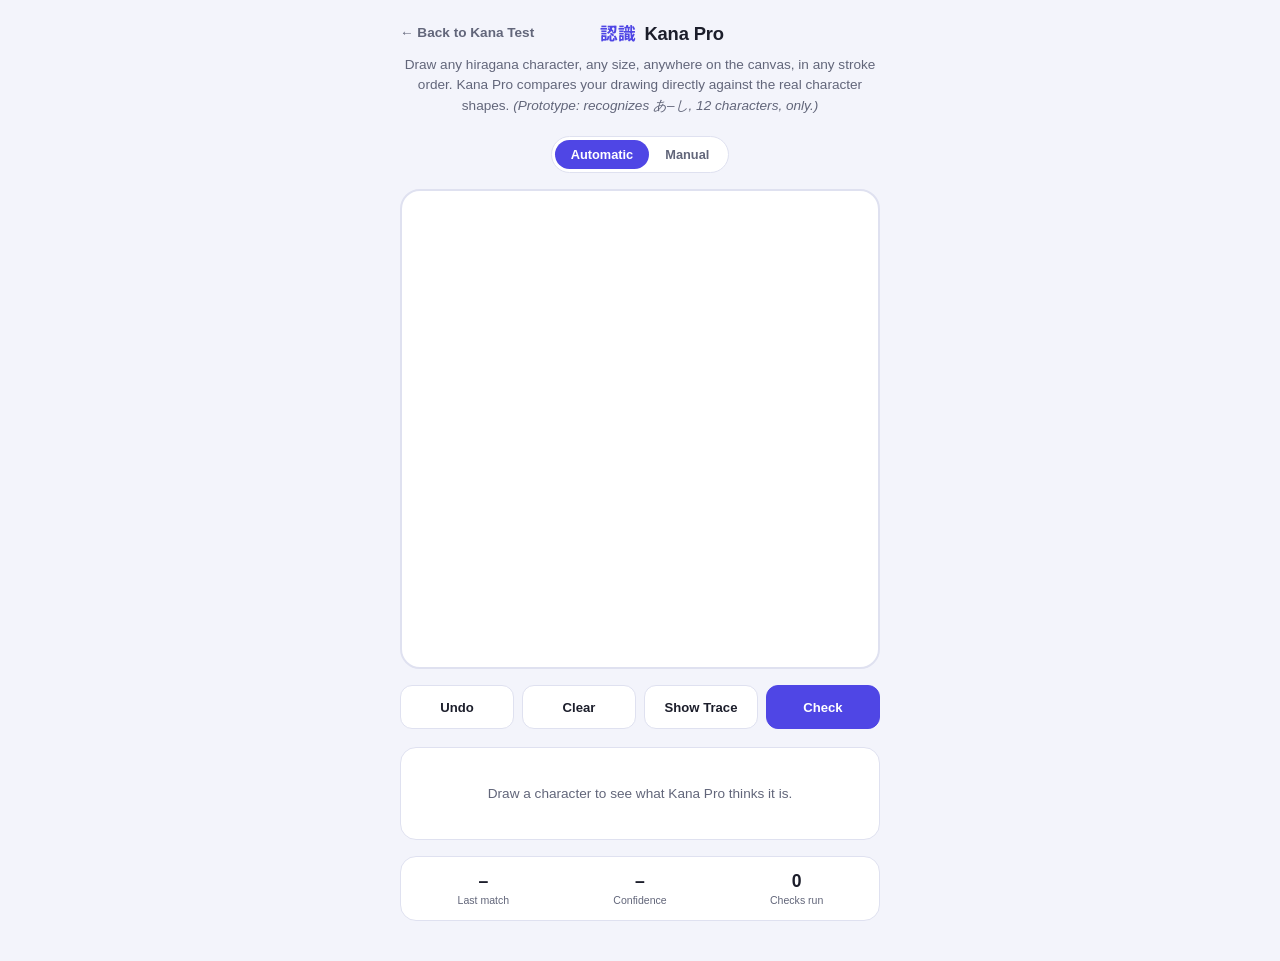
==== kana-pro.html @ 4cfa8b80 "Kana proto" ====
<!DOCTYPE html>
<html lang="en">
<head>
<meta charset="UTF-8">
<meta name="viewport" content="width=device-width, initial-scale=1.0, maximum-scale=1.0, user-scalable=no">
<title>Kana Pro — Free Draw Recognition</title>
<link rel="preconnect" href="https://fonts.googleapis.com">
<link rel="preconnect" href="https://fonts.gstatic.com" crossorigin>
<link href="https://fonts.googleapis.com/css2?family=Noto+Sans+JP:wght@400;700&display=swap" rel="stylesheet">
<style>
  :root {
    --bg: #f3f4fb;
    --panel: #ffffff;
    --text: #1c1e2b;
    --text-secondary: #62667a;
    --accent: #4f46e5;
    --accent-hover: #4338ca;
    --border: #dfe1f0;
    --success: #16a34a;
  }
  * { box-sizing: border-box; margin: 0; padding: 0; }
  body {
    background: var(--bg);
    color: var(--text);
    font-family: -apple-system, BlinkMacSystemFont, 'Segoe UI', Roboto, Arial, sans-serif;
    min-height: 100vh;
    padding: 20px 16px 40px;
  }
  .jp { font-family: 'Noto Sans JP', 'Hiragino Sans', 'Yu Gothic', sans-serif; }
  .app { max-width: 480px; margin: 0 auto; }

  .top-bar {
    display: flex;
    align-items: center;
    justify-content: space-between;
    margin-bottom: 6px;
  }
  .back-link {
    color: var(--text-secondary);
    text-decoration: none;
    font-size: 0.85rem;
    font-weight: 600;
  }
  .back-link:hover { color: var(--accent); }
  .top-bar-title { display: flex; align-items: baseline; gap: 8px; }
  .title-mark { color: var(--accent); font-size: 1.1rem; font-weight: 700; }
  .top-bar h1 { font-size: 1.15rem; font-weight: 700; letter-spacing: -0.01em; }
  .top-bar-spacer { width: 90px; }

  .subtitle {
    color: var(--text-secondary);
    font-size: 0.85rem;
    line-height: 1.5;
    text-align: center;
    margin: 10px 0 20px;
  }

  .mode-row {
    display: flex;
    align-items: center;
    justify-content: center;
    gap: 10px;
    margin-bottom: 16px;
  }
  .mode-switch {
    display: flex;
    background: var(--panel);
    border: 1px solid var(--border);
    border-radius: 999px;
    padding: 3px;
  }
  .mode-btn {
    border: none;
    background: transparent;
    padding: 7px 16px;
    border-radius: 999px;
    font-size: 0.8rem;
    font-weight: 600;
    color: var(--text-secondary);
    cursor: pointer;
  }
  .mode-btn.active { background: var(--accent); color: #fff; }

  .canvas-section { margin-bottom: 16px; }
  .canvas-wrapper {
    position: relative;
    width: 100%;
    aspect-ratio: 1 / 1;
    background: var(--panel);
    border: 2px solid var(--border);
    border-radius: 20px;
    overflow: hidden;
    touch-action: none;
  }
  #inkCanvas, #traceOverlay {
    position: absolute;
    top: 0; left: 0;
    width: 100%; height: 100%;
  }
  #inkCanvas { z-index: 2; }
  #traceOverlay { z-index: 3; pointer-events: none; opacity: 0; transition: opacity 0.2s ease; }
  #traceOverlay.show { opacity: 1; }

  .controls-row {
    display: flex;
    gap: 8px;
    margin-bottom: 18px;
  }
  .ctrl-btn {
    flex: 1;
    height: 44px;
    border: 1px solid var(--border);
    background: var(--panel);
    color: var(--text);
    border-radius: 12px;
    font-size: 0.82rem;
    font-weight: 600;
    cursor: pointer;
  }
  .ctrl-btn:hover { border-color: var(--accent); }
  .ctrl-btn.primary { background: var(--accent); border-color: var(--accent); color: #fff; }
  .ctrl-btn.primary:hover { background: var(--accent-hover); }
  .ctrl-btn.toggled { background: var(--accent); border-color: var(--accent); color: #fff; }
  .ctrl-btn:active { transform: scale(0.97); }

  .result-panel {
    background: var(--panel);
    border: 1px solid var(--border);
    border-radius: 16px;
    padding: 18px;
    margin-bottom: 16px;
    text-align: center;
    min-height: 92px;
  }
  .result-headline {
    font-size: 1.3rem;
    font-weight: 700;
  }
  .result-headline .char { color: var(--accent); font-size: 1.7rem; }
  .result-sub { color: var(--text-secondary); font-size: 0.82rem; margin-top: 4px; }
  .alt-list {
    display: flex;
    justify-content: center;
    gap: 14px;
    margin-top: 12px;
    flex-wrap: wrap;
  }
  .alt-item {
    display: flex;
    flex-direction: column;
    align-items: center;
    font-size: 0.75rem;
    color: var(--text-secondary);
  }
  .alt-item .alt-char { font-size: 1.1rem; color: var(--text); }
  .result-placeholder { color: var(--text-secondary); font-size: 0.85rem; padding: 20px 0; }

  .stats-bar {
    display: grid;
    grid-template-columns: repeat(3, 1fr);
    gap: 8px;
    background: var(--panel);
    border: 1px solid var(--border);
    border-radius: 16px;
    padding: 14px 8px;
  }
  .stat { display: flex; flex-direction: column; align-items: center; gap: 2px; }
  .stat-value { font-size: 1.1rem; font-weight: 700; }
  .stat-label { font-size: 0.66rem; color: var(--text-secondary); text-align: center; }
</style>
</head>
<body>

<div class="app">

  <header class="top-bar">
    <a href="index.html" class="back-link">← Back to Kana Test</a>
    <div class="top-bar-title">
      <span class="title-mark jp">認識</span>
      <h1>Kana Pro</h1>
    </div>
    <div class="top-bar-spacer" aria-hidden="true"></div>
  </header>

  <p class="subtitle">Draw any hiragana character, any size, anywhere on the canvas, in any stroke order. Kana Pro compares your drawing directly against the real character shapes. <em>(Prototype: recognizes あ–し, 12 characters, only.)</em></p>

  <section class="mode-row">
    <div class="mode-switch">
      <button id="autoModeBtn" class="mode-btn active">Automatic</button>
      <button id="manualModeBtn" class="mode-btn">Manual</button>
    </div>
  </section>

  <section class="canvas-section">
    <div class="canvas-wrapper" id="canvasWrapper">
      <canvas id="inkCanvas"></canvas>
      <canvas id="traceOverlay"></canvas>
    </div>
  </section>

  <section class="controls-row">
    <button id="undoBtn" class="ctrl-btn">Undo</button>
    <button id="clearBtn" class="ctrl-btn">Clear</button>
    <button id="traceBtn" class="ctrl-btn">Show Trace</button>
    <button id="checkBtn" class="ctrl-btn primary">Check</button>
  </section>

  <section class="result-panel" id="resultPanel">
    <div class="result-placeholder">Draw a character to see what Kana Pro thinks it is.</div>
  </section>

  <section class="stats-bar">
    <div class="stat">
      <span class="stat-value" id="statLastMatch">–</span>
      <span class="stat-label">Last match</span>
    </div>
    <div class="stat">
      <span class="stat-value" id="statConfidence">–</span>
      <span class="stat-label">Confidence</span>
    </div>
    <div class="stat">
      <span class="stat-value" id="statAttempts">0</span>
      <span class="stat-label">Checks run</span>
    </div>
  </section>

</div>

<script src="kana-pro-data.js"></script>
<script>
// ==================== KANA PRO ====================
// Shape-based recognition: candidates are rendered live from a real font,
// never from hand-authored stroke data. See FIX_PROMPT_kana_pro.md for the
// full design rationale.

const KP_CONFIG = {
    FRAME: 96,               // normalization/scoring resolution (square)
    FILL_RATIO: 0.8,          // how much of the frame the normalized shape should fill
    INK_SCORE_WIDTH: 6,       // fixed canonical width used ONLY for scoring (thickness-invariant)
    MIN_BBOX_SIZE: 15,        // ignore recognition attempts on a too-small/empty drawing
    TOP_N: 5,
    FONT_FAMILY: "'Noto Sans JP', 'Hiragino Sans', 'Yu Gothic', sans-serif"
};

// ---- DOM ----
const canvasWrapper = document.getElementById('canvasWrapper');
const inkCanvas = document.getElementById('inkCanvas');
const traceOverlay = document.getElementById('traceOverlay');
const inkCtx = inkCanvas.getContext('2d', { willReadFrequently: true });
const traceCtx = traceOverlay.getContext('2d');

const autoModeBtn = document.getElementById('autoModeBtn');
const manualModeBtn = document.getElementById('manualModeBtn');
const undoBtn = document.getElementById('undoBtn');
const clearBtn = document.getElementById('clearBtn');
const checkBtn = document.getElementById('checkBtn');
const traceBtn = document.getElementById('traceBtn');
const resultPanel = document.getElementById('resultPanel');
const statLastMatch = document.getElementById('statLastMatch');
const statConfidence = document.getElementById('statConfidence');
const statAttempts = document.getElementById('statAttempts');

// ---- State ----
let dpr = window.devicePixelRatio || 1;
let lastCanvasWidth = 0;
let allStrokes = [];
let currentStroke = [];
let isDrawing = false;
let autoMode = true;
let traceVisible = false;
let attempts = 0;
let lastResults = [];
let fontReady = false;

// Precomputed candidate glyph masks: char -> Uint8Array(FRAME*FRAME) of 0/1
const candidateMasks = new Map();

// ==================== FONT LOADING ====================
// Rendering candidates before the webfont finishes loading would silently
// score against fallback tofu boxes — always wait for document.fonts.ready.
async function waitForFont() {
    try {
        await document.fonts.load(`${KP_CONFIG.FRAME}px ${KP_CONFIG.FONT_FAMILY}`);
        await document.fonts.ready;
    } catch (e) {
        console.warn('Font loading check failed, proceeding anyway:', e);
    }
    fontReady = true;
}

// ==================== CANVAS SETUP ====================
function initCanvases() {
    const rect = canvasWrapper.getBoundingClientRect();
    const cssW = rect.width, cssH = rect.height;

    [inkCanvas, traceOverlay].forEach(c => {
        c.width = cssW * dpr;
        c.height = cssH * dpr;
        c.style.width = cssW + 'px';
        c.style.height = cssH + 'px';
    });

    inkCtx.setTransform(dpr, 0, 0, dpr, 0, 0);
    inkCtx.lineCap = 'round';
    inkCtx.lineJoin = 'round';
    inkCtx.strokeStyle = '#1c1e2b';
    inkCtx.lineWidth = cssW * 0.045;

    traceCtx.setTransform(dpr, 0, 0, dpr, 0, 0);

    lastCanvasWidth = cssW;
    redrawInk();
}

// Only reinit on a genuine width change — mobile browsers fire 'resize'
// purely from the address bar hiding/showing while scrolling, which changes
// height but not width. Reacting to that wipes the user's drawing.
let resizeTimer;
window.addEventListener('resize', () => {
    clearTimeout(resizeTimer);
    resizeTimer = setTimeout(() => {
        const newWidth = canvasWrapper.getBoundingClientRect().width;
        if (Math.abs(newWidth - lastCanvasWidth) < 2) return;
        initCanvases();
    }, 150);
});

// ==================== DRAWING ====================
function getPointerPos(e) {
    const rect = inkCanvas.getBoundingClientRect();
    const t = (e.touches && e.touches[0]) || e;
    return { x: t.clientX - rect.left, y: t.clientY - rect.top };
}

function startStroke(e) {
    if (e.cancelable) e.preventDefault();
    isDrawing = true;
    const pos = getPointerPos(e);
    currentStroke = [pos];
    inkCtx.beginPath();
    inkCtx.moveTo(pos.x, pos.y);
    hideTrace();
}
function moveStroke(e) {
    if (!isDrawing) return;
    if (e.cancelable) e.preventDefault();
    const pos = getPointerPos(e);
    currentStroke.push(pos);
    inkCtx.lineTo(pos.x, pos.y);
    inkCtx.stroke();
}
function endStroke(e) {
    if (!isDrawing) return;
    if (e.cancelable) e.preventDefault();
    isDrawing = false;
    if (currentStroke.length >= 2) {
        allStrokes.push([...currentStroke]);
        if (autoMode) runRecognition();
    }
    currentStroke = [];
}

inkCanvas.addEventListener('mousedown', startStroke);
inkCanvas.addEventListener('mousemove', moveStroke);
inkCanvas.addEventListener('mouseup', endStroke);
inkCanvas.addEventListener('mouseleave', endStroke);
inkCanvas.addEventListener('touchstart', startStroke, { passive: false });
inkCanvas.addEventListener('touchmove', moveStroke, { passive: false });
inkCanvas.addEventListener('touchend', endStroke, { passive: false });
inkCanvas.addEventListener('touchcancel', endStroke, { passive: false });

function redrawInk() {
    const cssW = canvasWrapper.getBoundingClientRect().width;
    const cssH = canvasWrapper.getBoundingClientRect().height;
    inkCtx.clearRect(0, 0, cssW, cssH);
    inkCtx.lineWidth = cssW * 0.045;
    allStrokes.forEach(stroke => {
        if (stroke.length < 2) return;
        inkCtx.beginPath();
        stroke.forEach((p, i) => i === 0 ? inkCtx.moveTo(p.x, p.y) : inkCtx.lineTo(p.x, p.y));
        inkCtx.stroke();
    });
}

// ==================== NORMALIZATION HELPERS ====================
function getStrokesBBox(strokes) {
    let minX = Infinity, minY = Infinity, maxX = -Infinity, maxY = -Infinity;
    strokes.forEach(s => s.forEach(p => {
        minX = Math.min(minX, p.x); minY = Math.min(minY, p.y);
        maxX = Math.max(maxX, p.x); maxY = Math.max(maxY, p.y);
    }));
    return { minX, minY, maxX, maxY, w: maxX - minX, h: maxY - minY };
}

// Render the user's stroke paths, normalized (position/size-invariant) and
// at a FIXED canonical width (thickness-invariant), into a FRAME x FRAME
// binary mask.
function rasterizeUserMask(strokes) {
    const bbox = getStrokesBBox(strokes);
    const F = KP_CONFIG.FRAME;
    const canvas = document.createElement('canvas');
    canvas.width = F; canvas.height = F;
    const ctx = canvas.getContext('2d');
    ctx.lineCap = 'round';
    ctx.lineJoin = 'round';
    ctx.strokeStyle = '#000';
    ctx.lineWidth = KP_CONFIG.INK_SCORE_WIDTH;

    const longest = Math.max(bbox.w, bbox.h) || 1;
    const scale = (F * KP_CONFIG.FILL_RATIO) / longest;
    const cx = (bbox.minX + bbox.maxX) / 2;
    const cy = (bbox.minY + bbox.maxY) / 2;
    const offX = F / 2, offY = F / 2;

    strokes.forEach(stroke => {
        if (stroke.length < 2) return;
        ctx.beginPath();
        stroke.forEach((p, i) => {
            const x = (p.x - cx) * scale + offX;
            const y = (p.y - cy) * scale + offY;
            i === 0 ? ctx.moveTo(x, y) : ctx.lineTo(x, y);
        });
        ctx.stroke();
    });

    return maskFromCanvas(canvas, F);
}

function maskFromCanvas(canvas, size) {
    const ctx = canvas.getContext('2d');
    const data = ctx.getImageData(0, 0, size, size).data;
    const mask = new Uint8Array(size * size);
    for (let i = 0; i < size * size; i++) {
        mask[i] = data[i * 4 + 3] > 10 ? 1 : 0; // alpha channel
    }
    return mask;
}

// Render a candidate character, then measure its ACTUAL ink pixel bounding
// box and re-render normalized into it — this avoids relying on font-metric
// quirks (measureText's actualBoundingBox support varies) and uses the same
// "render once, measure pixels, re-render normalized" approach for both the
// user's ink and every candidate glyph, so both sides are normalized the
// same way.
function rasterizeGlyphMask(char) {
    const F = KP_CONFIG.FRAME;
    const scratch = document.createElement('canvas');
    scratch.width = F; scratch.height = F;
    const sctx = scratch.getContext('2d');
    sctx.fillStyle = '#000';
    sctx.textAlign = 'center';
    sctx.textBaseline = 'middle';
    sctx.font = `${Math.round(F * 0.85)}px ${KP_CONFIG.FONT_FAMILY}`;
    sctx.fillText(char, F / 2, F / 2);

    const data = sctx.getImageData(0, 0, F, F).data;
    let minX = F, minY = F, maxX = 0, maxY = 0, found = false;
    for (let y = 0; y < F; y++) {
        for (let x = 0; x < F; x++) {
            if (data[(y * F + x) * 4 + 3] > 10) {
                found = true;
                if (x < minX) minX = x;
                if (x > maxX) maxX = x;
                if (y < minY) minY = y;
                if (y > maxY) maxY = y;
            }
        }
    }
    if (!found) return new Uint8Array(F * F); // font didn't render this glyph

    const bboxW = maxX - minX, bboxH = maxY - minY;
    const longest = Math.max(bboxW, bboxH) || 1;
    const scale = (F * KP_CONFIG.FILL_RATIO) / longest;
    const cx = (minX + maxX) / 2, cy = (minY + maxY) / 2;

    const canvas = document.createElement('canvas');
    canvas.width = F; canvas.height = F;
    const ctx = canvas.getContext('2d');
    ctx.save();
    ctx.translate(F / 2, F / 2);
    ctx.scale(scale, scale);
    ctx.translate(-cx, -cy);
    ctx.fillStyle = '#000';
    ctx.textAlign = 'center';
    ctx.textBaseline = 'middle';
    ctx.font = `${Math.round(F * 0.85)}px ${KP_CONFIG.FONT_FAMILY}`;
    ctx.fillText(char, F / 2, F / 2);
    ctx.restore();

    return maskFromCanvas(canvas, F);
}

function precomputeCandidateMasks() {
    KANA_PRO_DATASET.forEach(entry => {
        candidateMasks.set(entry.char, rasterizeGlyphMask(entry.char));
    });
}

// ==================== MATCHING ====================
function iou(maskA, maskB) {
    let intersection = 0, union = 0;
    for (let i = 0; i < maskA.length; i++) {
        const a = maskA[i], b = maskB[i];
        if (a && b) intersection++;
        if (a || b) union++;
    }
    return union > 0 ? intersection / union : 0;
}

function runRecognition() {
    if (!fontReady || allStrokes.length === 0) return;
    const bbox = getStrokesBBox(allStrokes);
    if (bbox.w < KP_CONFIG.MIN_BBOX_SIZE && bbox.h < KP_CONFIG.MIN_BBOX_SIZE) return;

    const userMask = rasterizeUserMask(allStrokes);
    const scores = KANA_PRO_DATASET.map(entry => ({
        char: entry.char,
        reading: entry.reading,
        name: entry.name,
        score: iou(userMask, candidateMasks.get(entry.char))
    }));
    scores.sort((a, b) => b.score - a.score);
    lastResults = scores.slice(0, KP_CONFIG.TOP_N);

    attempts++;
    displayResults(lastResults);
}

function displayResults(results) {
    if (!results || results.length === 0) return;
    const top = results[0];
    const confidencePct = Math.round(top.score * 100);

    resultPanel.innerHTML = `
        <div class="result-headline">This looks like <span class="char jp">${top.char}</span> (${top.reading})</div>
        <div class="result-sub">${confidencePct}% shape match</div>
        <div class="alt-list">
            ${results.slice(1).map(r => `
                <div class="alt-item">
                    <span class="alt-char jp">${r.char}</span>
                    <span>${r.reading} · ${Math.round(r.score * 100)}%</span>
                </div>
            `).join('')}
        </div>
    `;

    statLastMatch.textContent = `${top.char} (${top.reading})`;
    statConfidence.textContent = confidencePct + '%';
    statAttempts.textContent = attempts;
}

function resetResultsDisplay() {
    resultPanel.innerHTML = '<div class="result-placeholder">Draw a character to see what Kana Pro thinks it is.</div>';
}

// ==================== SHOW TRACE ====================
// Purely visual — overlays the current top match's real glyph so the user
// can compare. Must never influence scoring.
function drawTraceOverlay() {
    const cssW = canvasWrapper.getBoundingClientRect().width;
    const cssH = canvasWrapper.getBoundingClientRect().height;
    traceCtx.clearRect(0, 0, cssW, cssH);
    if (!lastResults.length) return;

    const char = lastResults[0].char;
    traceCtx.fillStyle = 'rgba(79,70,229,0.25)';
    traceCtx.textAlign = 'center';
    traceCtx.textBaseline = 'middle';
    traceCtx.font = `${Math.round(Math.min(cssW, cssH) * 0.7)}px ${KP_CONFIG.FONT_FAMILY}`;
    traceCtx.fillText(char, cssW / 2, cssH / 2);
}
function hideTrace() {
    traceVisible = false;
    traceOverlay.classList.remove('show');
    traceBtn.classList.remove('toggled');
}

// ==================== CONTROLS ====================
undoBtn.addEventListener('click', () => {
    allStrokes.pop();
    redrawInk();
    hideTrace();
    if (allStrokes.length === 0) {
        resetResultsDisplay();
    } else if (autoMode) {
        runRecognition();
    }
});

clearBtn.addEventListener('click', () => {
    allStrokes = [];
    currentStroke = [];
    redrawInk();
    hideTrace();
    resetResultsDisplay();
});

checkBtn.addEventListener('click', () => runRecognition());

traceBtn.addEventListener('click', () => {
    if (!lastResults.length) return;
    traceVisible = !traceVisible;
    if (traceVisible) {
        drawTraceOverlay();
        traceOverlay.classList.add('show');
        traceBtn.classList.add('toggled');
    } else {
        traceOverlay.classList.remove('show');
        traceBtn.classList.remove('toggled');
    }
});

autoModeBtn.addEventListener('click', () => {
    autoMode = true;
    autoModeBtn.classList.add('active');
    manualModeBtn.classList.remove('active');
});
manualModeBtn.addEventListener('click', () => {
    autoMode = false;
    manualModeBtn.classList.add('active');
    autoModeBtn.classList.remove('active');
});

// ==================== INIT ====================
async function init() {
    initCanvases();
    await waitForFont();
    precomputeCandidateMasks();
}
init();
</script>
</body>
</html>
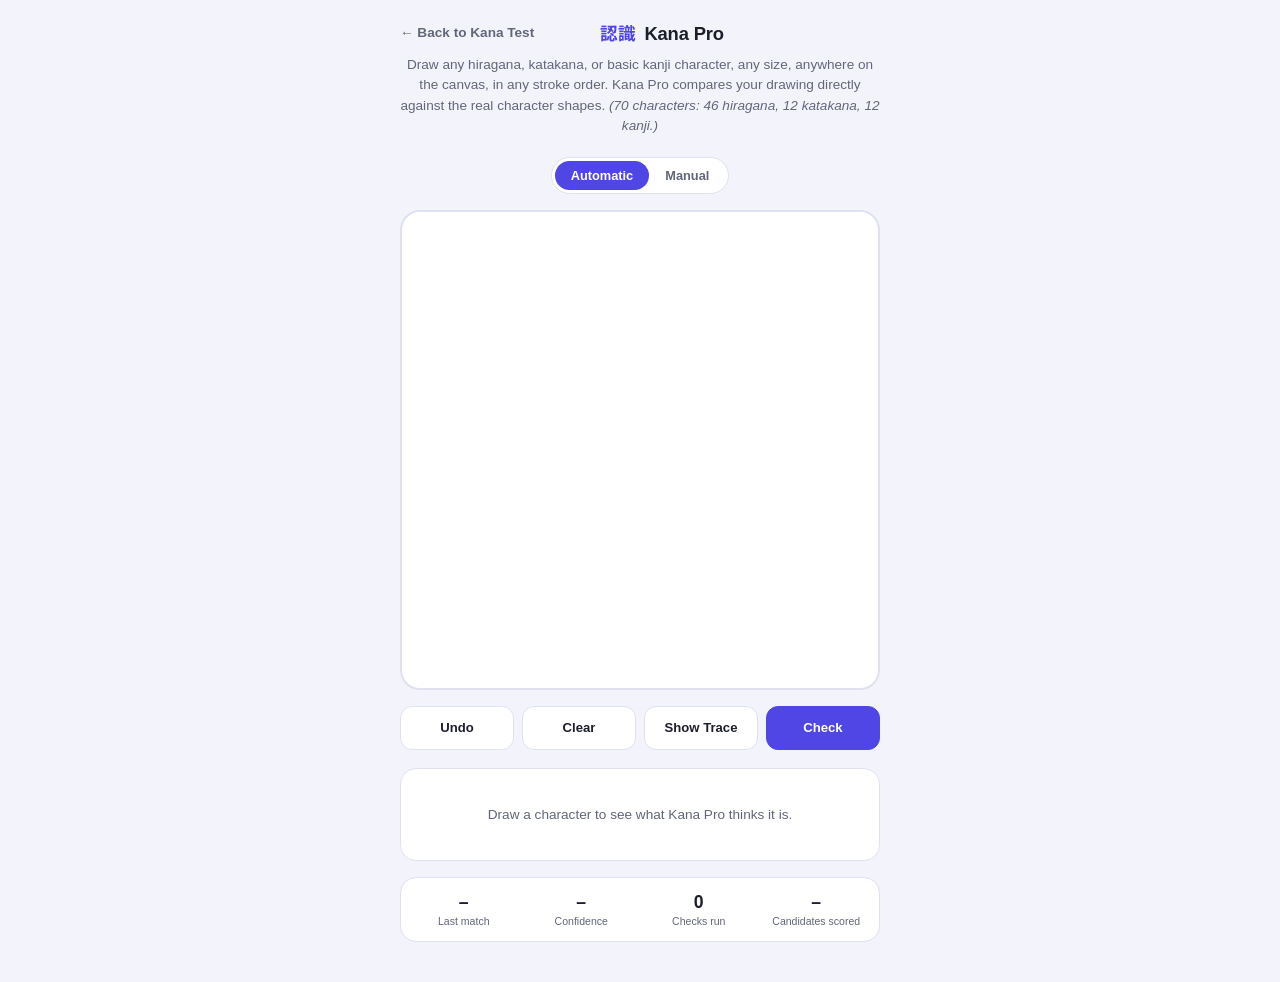
==== commit 7255fe57: "Update kana-pro.html" ====
--- a/kana-pro.html
+++ b/kana-pro.html
@@ -157,7 +157,7 @@
 
   .stats-bar {
     display: grid;
-    grid-template-columns: repeat(3, 1fr);
+    grid-template-columns: repeat(4, 1fr);
     gap: 8px;
     background: var(--panel);
     border: 1px solid var(--border);
@@ -182,7 +182,7 @@
     <div class="top-bar-spacer" aria-hidden="true"></div>
   </header>
 
-  <p class="subtitle">Draw any hiragana character, any size, anywhere on the canvas, in any stroke order. Kana Pro compares your drawing directly against the real character shapes. <em>(Prototype: recognizes あ–し, 12 characters, only.)</em></p>
+  <p class="subtitle">Draw any hiragana, katakana, or basic kanji character, any size, anywhere on the canvas, in any stroke order. Kana Pro compares your drawing directly against the real character shapes. <em>(70 characters: 46 hiragana, 12 katakana, 12 kanji.)</em></p>
 
   <section class="mode-row">
     <div class="mode-switch">
@@ -222,6 +222,10 @@
       <span class="stat-value" id="statAttempts">0</span>
       <span class="stat-label">Checks run</span>
     </div>
+    <div class="stat">
+      <span class="stat-value" id="statPool">–</span>
+      <span class="stat-label">Candidates scored</span>
+    </div>
   </section>
 
 </div>
@@ -230,8 +234,18 @@
 <script>
 // ==================== KANA PRO ====================
 // Shape-based recognition: candidates are rendered live from a real font,
-// never from hand-authored stroke data. See FIX_PROMPT_kana_pro.md for the
-// full design rationale.
+// never from hand-authored stroke data.
+//
+// Scale architecture: a cascaded filter funnel (see buildCandidatePool)
+// extracts macro-structural features — stroke count, column/peak count,
+// raw aspect ratio — from the user's UN-normalized strokes and uses them to
+// hard-gate the full character pool down to a small, structurally
+// compatible subset BEFORE any expensive per-pixel IoU mask comparison
+// runs. This is what lets the dataset grow from a 12-character prototype to
+// a 70-character vocabulary (and beyond) without every check paying the
+// cost of scoring the entire pool, and without visually-scaled-up shapes
+// (e.g. 1-stroke し vs 2-stroke い) getting confused once normalized into
+// the same square scoring frame.
 
 const KP_CONFIG = {
     FRAME: 96,               // normalization/scoring resolution (square)
@@ -259,6 +273,7 @@
 const statLastMatch = document.getElementById('statLastMatch');
 const statConfidence = document.getElementById('statConfidence');
 const statAttempts = document.getElementById('statAttempts');
+const statPool = document.getElementById('statPool');
 
 // ---- State ----
 let dpr = window.devicePixelRatio || 1;
@@ -270,6 +285,7 @@
 let traceVisible = false;
 let attempts = 0;
 let lastResults = [];
+let lastPoolSize = 0;
 let fontReady = false;
 
 // Precomputed candidate glyph masks: char -> Uint8Array(FRAME*FRAME) of 0/1
@@ -490,13 +506,8 @@
     return maskFromCanvas(canvas, F);
 }
 
-function precomputeCandidateMasks() {
-    KANA_PRO_DATASET.forEach(entry => {
-        candidateMasks.set(entry.char, rasterizeGlyphMask(entry.char));
-    });
-}
-
 // ==================== MATCHING ====================
+
 function iou(maskA, maskB) {
     let intersection = 0, union = 0;
     for (let i = 0; i < maskA.length; i++) {
@@ -507,20 +518,221 @@
     return union > 0 ? intersection / union : 0;
 }
 
+// Horizontal projection: for each row, fraction of pixels that are ink.
+// Captures where ink sits vertically — distinguishes い (two columns of ink
+// that each project onto many rows) from し (one column).
+function hProjection(mask, F) {
+    const proj = new Float32Array(F);
+    for (let y = 0; y < F; y++) {
+        let count = 0;
+        for (let x = 0; x < F; x++) if (mask[y * F + x]) count++;
+        proj[y] = count / F;
+    }
+    return proj;
+}
+
+// Vertical projection: for each column, fraction of pixels that are ink.
+// Captures horizontal spread of ink — い has two peaks (left stroke, right
+// stroke) while し has one peak (single stroke).
+function vProjection(mask, F) {
+    const proj = new Float32Array(F);
+    for (let x = 0; x < F; x++) {
+        let count = 0;
+        for (let y = 0; y < F; y++) if (mask[y * F + x]) count++;
+        proj[x] = count / F;
+    }
+    return proj;
+}
+
+// Count distinct ink columns (peaks in vertical projection).
+// い ≈ 2 peaks, し ≈ 1 peak. Normalised to [0,1] relative to half the frame.
+function peakCount(proj) {
+    const threshold = 0.04;
+    let inPeak = false, peaks = 0;
+    for (let i = 0; i < proj.length; i++) {
+        if (proj[i] > threshold && !inPeak) { inPeak = true; peaks++; }
+        else if (proj[i] <= threshold) inPeak = false;
+    }
+    return peaks;
+}
+
+// L2 distance between two Float32Arrays, normalised to [0,1] similarity.
+function projSimilarity(a, b) {
+    let sum = 0;
+    for (let i = 0; i < a.length; i++) sum += (a[i] - b[i]) ** 2;
+    return 1 / (1 + Math.sqrt(sum));
+}
+
+// Raw aspect ratio of the user's ink bounding box (width/height, clamped).
+// Doesn't go through normalization — tells us if the drawing is wide or tall.
+function rawAspect(strokes) {
+    const bb = getStrokesBBox(strokes);
+    const w = Math.max(bb.w, 1), h = Math.max(bb.h, 1);
+    return w / h;   // <1 = tall, >1 = wide
+}
+
+// Aspect ratio of a glyph mask (ink bbox width / height).
+function maskAspect(mask, F) {
+    let minX = F, maxX = 0, minY = F, maxY = 0, found = false;
+    for (let y = 0; y < F; y++) for (let x = 0; x < F; x++) {
+        if (mask[y * F + x]) {
+            found = true;
+            if (x < minX) minX = x; if (x > maxX) maxX = x;
+            if (y < minY) minY = y; if (y > maxY) maxY = y;
+        }
+    }
+    if (!found) return 1;
+    return Math.max(maxX - minX, 1) / Math.max(maxY - minY, 1);
+}
+
+// Precomputed per-candidate extras (projection + aspect) stored alongside masks.
+const candidateExtras = new Map(); // char -> { hProj, vProj, peaks, aspect }
+
+function precomputeCandidateMasks() {
+    const F = KP_CONFIG.FRAME;
+    KANA_PRO_DATASET.forEach(entry => {
+        const mask   = rasterizeGlyphMask(entry.char);
+        const hProj  = hProjection(mask, F);
+        const vProj  = vProjection(mask, F);
+        const peaks  = peakCount(vProj);
+        const aspect = maskAspect(mask, F);
+        candidateMasks.set(entry.char, mask);
+        candidateExtras.set(entry.char, { hProj, vProj, peaks, aspect });
+    });
+}
+
+// ==================== CASCADED FILTER FUNNEL ====================
+// The global candidate pool (70 characters and growing) is too big to run
+// expensive per-pixel IoU masks against on every stroke. Before any of that
+// happens, we extract macro-structural features from the RAW, un-normalized
+// strokes and use them to hard-gate the pool down to a small structurally
+// compatible subset. Each stage only ever narrows the pool coming out of the
+// stage before it, and each stage has a graceful fallback so an overly
+// aggressive gate can never zero out the candidate list entirely.
+function buildCandidatePool(uStrokes, uPeaks, uAspect) {
+    // ---- Stage 1: stroke count filter (+/-1 tolerance) ----
+    // A 3-stroke drawing has no business being compared against a 1-stroke
+    // glyph like く or し — discard those candidates before anything else.
+    let strokeFiltered = KANA_PRO_DATASET.filter(
+        c => Math.abs(uStrokes - c.strokes) <= 1
+    );
+
+    if (strokeFiltered.length === 0) {
+        // Nothing survives even the loosest gate (e.g. a very sloppy, over-
+        // segmented drawing). Fall back to the 5 structurally closest
+        // candidates by raw stroke-count distance rather than returning
+        // nothing.
+        const byStrokeDistance = [...KANA_PRO_DATASET].sort(
+            (a, b) => Math.abs(uStrokes - a.strokes) - Math.abs(uStrokes - b.strokes)
+        );
+        return { pool: byStrokeDistance.slice(0, 5), stage: 'fallback: top 5 by stroke distance' };
+    }
+
+    // ---- Stage 2: column / peak filter (the "し vs い" solver) ----
+    // 1 peak means a single continuous stroke shape (し, く, つ...); 2 peaks
+    // means two distinct side-by-side columns of ink (い, り, は...). These
+    // two groups should never cross-contaminate each other's candidate pool.
+    const peakFiltered = uPeaks <= 1
+        ? strokeFiltered.filter(c => c.columns !== 2)
+        : strokeFiltered.filter(c => c.columns !== 1);
+
+    if (peakFiltered.length === 0) {
+        // The peak filter was too aggressive for this dataset slice — drop
+        // it and fall back to the stroke-count-filtered pool.
+        return { pool: strokeFiltered, stage: 'fallback: stroke count only (peak filter emptied pool)' };
+    }
+
+    // ---- Stage 3: aspect ratio hard filter ----
+    // A distinctly tall drawing (uAspect < 0.75) should never be scored
+    // against an inherently wide glyph like こ, and vice versa for a
+    // distinctly wide drawing (uAspect > 1.3). Roughly square drawings are
+    // ambiguous enough that we don't gate on aspect at all.
+    let aspectFiltered = peakFiltered;
+    if (uAspect < 0.75) {
+        aspectFiltered = peakFiltered.filter(c => c.aspect !== 'wide');
+    } else if (uAspect > 1.3) {
+        aspectFiltered = peakFiltered.filter(c => c.aspect !== 'tall');
+    }
+
+    if (aspectFiltered.length === 0) {
+        // Aspect filter was too aggressive — drop it, keep stroke+peak.
+        return { pool: peakFiltered, stage: 'fallback: stroke+peak only (aspect filter emptied pool)' };
+    }
+
+    return { pool: aspectFiltered, stage: 'full cascade (stroke+peak+aspect)' };
+}
+
 function runRecognition() {
     if (!fontReady || allStrokes.length === 0) return;
     const bbox = getStrokesBBox(allStrokes);
     if (bbox.w < KP_CONFIG.MIN_BBOX_SIZE && bbox.h < KP_CONFIG.MIN_BBOX_SIZE) return;
 
+    const F        = KP_CONFIG.FRAME;
     const userMask = rasterizeUserMask(allStrokes);
-    const scores = KANA_PRO_DATASET.map(entry => ({
-        char: entry.char,
-        reading: entry.reading,
-        name: entry.name,
-        score: iou(userMask, candidateMasks.get(entry.char))
-    }));
+    const uHProj   = hProjection(userMask, F);
+    const uVProj   = vProjection(userMask, F);
+    const uPeaks   = peakCount(uVProj);
+    const uAspect  = rawAspect(allStrokes);
+    const uStrokes = allStrokes.length;
+
+    // Prune the global 70-character pool down to a structurally compatible
+    // subset BEFORE any pixel-mask scoring happens.
+    const { pool: candidatePool, stage: filterStage } = buildCandidatePool(uStrokes, uPeaks, uAspect);
+    console.debug(`[Kana Pro] funnel: ${candidatePool.length}/${KANA_PRO_DATASET.length} candidates (${filterStage})`);
+
+    const scores = candidatePool.map(entry => {
+        const refMask  = candidateMasks.get(entry.char);
+        const refExtra = candidateExtras.get(entry.char);
+
+        // 1. IoU — overall shape overlap (primary signal)
+        const scoreIoU = iou(userMask, refMask);
+
+        // 2. Horizontal projection similarity — vertical ink distribution
+        const scoreHProj = projSimilarity(uHProj, refExtra.hProj);
+
+        // 3. Vertical projection similarity — horizontal ink distribution
+        const scoreVProj = projSimilarity(uVProj, refExtra.vProj);
+
+        // 4. Peak agreement — how many distinct vertical ink columns?
+        //    Similarity = 1 if counts match, decays with difference.
+        const peakDiff    = Math.abs(uPeaks - refExtra.peaks);
+        const scorePeaks  = 1 / (1 + peakDiff * 1.5);
+
+        // 5. Aspect ratio agreement — tall/wide match.
+        const aspectDiff  = Math.abs(uAspect - refExtra.aspect);
+        const scoreAspect = 1 / (1 + aspectDiff * 2);
+
+        // 6. Stroke count agreement — soft bonus, never hard-gates here
+        //    (the hard gating already happened in buildCandidatePool). Now
+        //    uses the real canonical stroke count from the dataset rather
+        //    than a peak-count proxy. For い (2 strokes) vs し (1 stroke)
+        //    this is decisive.
+        const strokeDiff  = Math.abs(uStrokes - entry.strokes);
+        const scoreStroke = 1 / (1 + strokeDiff * 1.2);
+
+        // Weighted combination
+        // IoU is the main backbone; projections and peaks discriminate
+        // visually-similar characters; aspect breaks width-height ambiguity;
+        // stroke count is a soft tiebreaker.
+        const combined =
+            0.45 * scoreIoU    +
+            0.15 * scoreHProj  +
+            0.15 * scoreVProj  +
+            0.12 * scorePeaks  +
+            0.08 * scoreAspect +
+            0.05 * scoreStroke;
+
+        return {
+            char:    entry.char,
+            reading: entry.reading,
+            name:    entry.name,
+            score:   combined,
+        };
+    });
+
     scores.sort((a, b) => b.score - a.score);
     lastResults = scores.slice(0, KP_CONFIG.TOP_N);
+    lastPoolSize = candidatePool.length;
 
     attempts++;
     displayResults(lastResults);
@@ -547,10 +759,12 @@
     statLastMatch.textContent = `${top.char} (${top.reading})`;
     statConfidence.textContent = confidencePct + '%';
     statAttempts.textContent = attempts;
+    statPool.textContent = `${lastPoolSize} / ${KANA_PRO_DATASET.length}`;
 }
 
 function resetResultsDisplay() {
     resultPanel.innerHTML = '<div class="result-placeholder">Draw a character to see what Kana Pro thinks it is.</div>';
+    statPool.textContent = '–';
 }
 
 // ==================== SHOW TRACE ====================
@@ -630,4 +844,4 @@
 init();
 </script>
 </body>
-</html>
+</html>
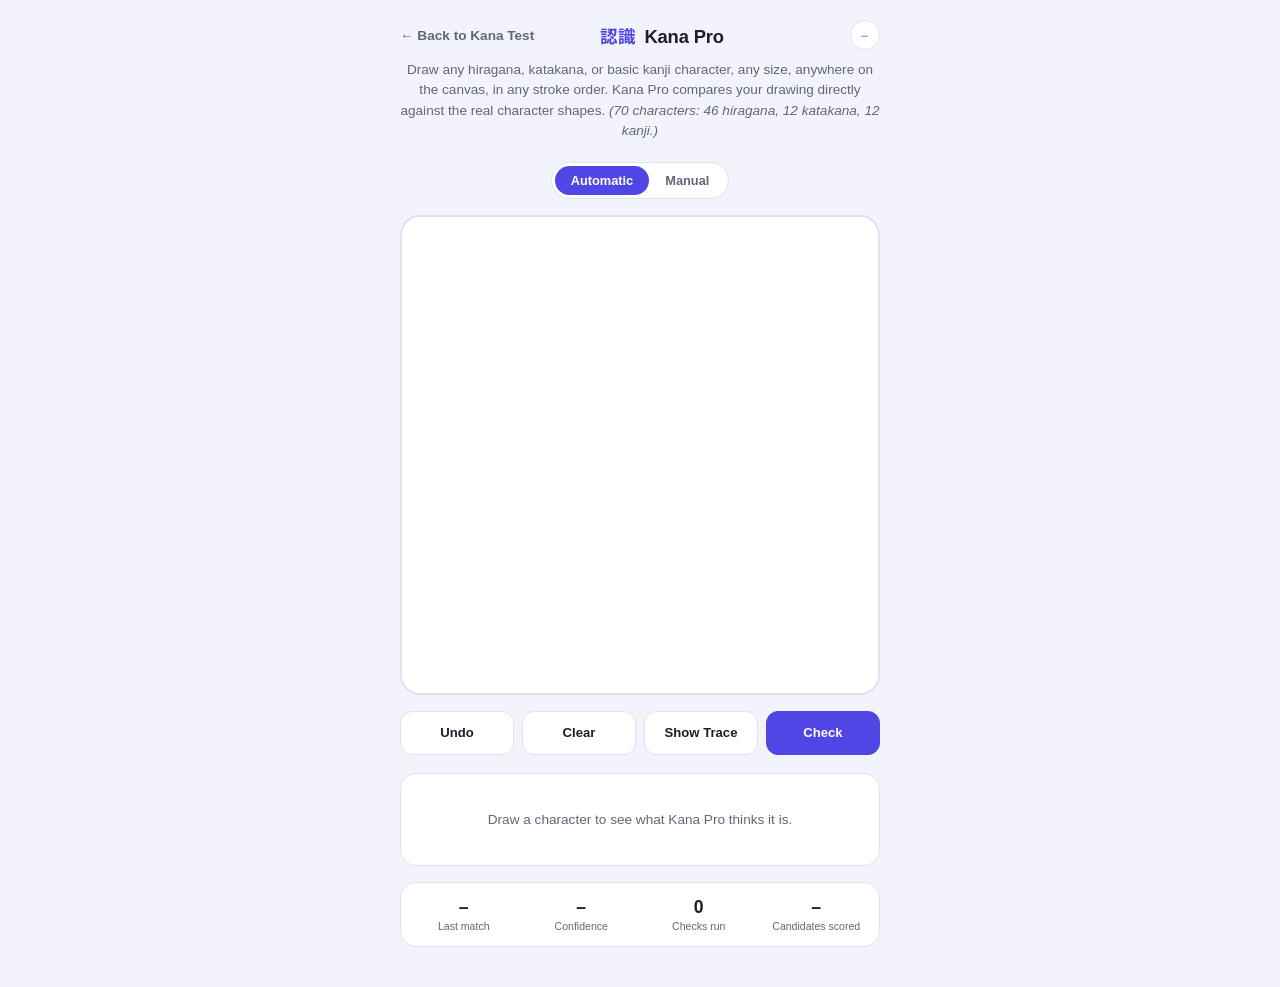
==== commit 19be24b0: "Update kana-pro.html" ====
--- a/kana-pro.html
+++ b/kana-pro.html
@@ -45,7 +45,35 @@
   .top-bar-title { display: flex; align-items: baseline; gap: 8px; }
   .title-mark { color: var(--accent); font-size: 1.1rem; font-weight: 700; }
   .top-bar h1 { font-size: 1.15rem; font-weight: 700; letter-spacing: -0.01em; }
-  .top-bar-spacer { width: 90px; }
+  .top-bar-spacer { width: 90px; display: flex; justify-content: flex-end; }
+
+  .practice-select {
+    appearance: none;
+    -webkit-appearance: none;
+    -moz-appearance: none;
+    width: 30px;
+    height: 30px;
+    border-radius: 50%;
+    border: 1.5px solid var(--border);
+    background: var(--panel);
+    color: var(--text-secondary);
+    font-family: 'Noto Sans JP', 'Hiragino Sans', 'Yu Gothic', sans-serif;
+    font-size: 0.85rem;
+    line-height: 1;
+    text-align: center;
+    text-align-last: center;
+    cursor: pointer;
+    padding: 0;
+    outline: none;
+    transition: border-color 0.15s ease, color 0.15s ease, background 0.15s ease;
+  }
+  .practice-select:hover { border-color: var(--accent); }
+  .practice-select.active {
+    border-color: var(--accent);
+    color: var(--accent);
+    font-weight: 700;
+    background: var(--accent-soft, #eef0fd);
+  }
 
   .subtitle {
     color: var(--text-secondary);
@@ -179,7 +207,11 @@
       <span class="title-mark jp">認識</span>
       <h1>Kana Pro</h1>
     </div>
-    <div class="top-bar-spacer" aria-hidden="true"></div>
+    <div class="top-bar-spacer">
+      <select id="practiceSelect" class="practice-select" title="Practice a specific character — locks the trace guide to it">
+        <option value="">–</option>
+      </select>
+    </div>
   </header>
 
   <p class="subtitle">Draw any hiragana, katakana, or basic kanji character, any size, anywhere on the canvas, in any stroke order. Kana Pro compares your drawing directly against the real character shapes. <em>(70 characters: 46 hiragana, 12 katakana, 12 kanji.)</em></p>
@@ -274,6 +306,7 @@
 const statConfidence = document.getElementById('statConfidence');
 const statAttempts = document.getElementById('statAttempts');
 const statPool = document.getElementById('statPool');
+const practiceSelect = document.getElementById('practiceSelect');
 
 // ---- State ----
 let dpr = window.devicePixelRatio || 1;
@@ -287,6 +320,10 @@
 let lastResults = [];
 let lastPoolSize = 0;
 let fontReady = false;
+// When set (via the tiny circular selector in the top bar), the trace guide
+// is locked to this character regardless of what the recognizer's top match
+// is. Null means "nothing selected" — everything behaves exactly as before.
+let practiceChar = null;
 
 // Precomputed candidate glyph masks: char -> Uint8Array(FRAME*FRAME) of 0/1
 const candidateMasks = new Map();
@@ -768,15 +805,19 @@
 }
 
 // ==================== SHOW TRACE ====================
-// Purely visual — overlays the current top match's real glyph so the user
-// can compare. Must never influence scoring.
+// Purely visual — overlays a real glyph so the user can compare. Must never
+// influence scoring. Normally that glyph is the current top match; if a
+// character is locked via the practice selector, the guide is pinned to
+// that character instead, regardless of what the recognizer thinks the
+// drawing looks like — that's the "locked to practice" behavior.
 function drawTraceOverlay() {
     const cssW = canvasWrapper.getBoundingClientRect().width;
     const cssH = canvasWrapper.getBoundingClientRect().height;
     traceCtx.clearRect(0, 0, cssW, cssH);
-    if (!lastResults.length) return;
-
-    const char = lastResults[0].char;
+
+    const char = practiceChar || (lastResults.length ? lastResults[0].char : null);
+    if (!char) return;
+
     traceCtx.fillStyle = 'rgba(79,70,229,0.25)';
     traceCtx.textAlign = 'center';
     traceCtx.textBaseline = 'middle';
@@ -812,7 +853,9 @@
 checkBtn.addEventListener('click', () => runRecognition());
 
 traceBtn.addEventListener('click', () => {
-    if (!lastResults.length) return;
+    // Normally there's nothing to trace until a check has run. A locked
+    // practice character is always traceable, even before the first stroke.
+    if (!practiceChar && !lastResults.length) return;
     traceVisible = !traceVisible;
     if (traceVisible) {
         drawTraceOverlay();
@@ -821,6 +864,47 @@
     } else {
         traceOverlay.classList.remove('show');
         traceBtn.classList.remove('toggled');
+    }
+});
+
+// ==================== PRACTICE CHARACTER LOCK ====================
+// The tiny circular selector in the top bar. Empty (default "–" option) =
+// nothing selected, everything behaves exactly as it did before this
+// feature existed. Picking a character locks the trace guide to it; picking
+// it again re-opens the dropdown so you can switch characters or pick the
+// blank "–" option to go back to normal.
+function populatePracticeSelect() {
+    const groups = { Hiragana: [], Katakana: [], Kanji: [] };
+    KANA_PRO_DATASET.forEach(entry => {
+        const category = entry.name.split(' ')[0];
+        if (groups[category]) groups[category].push(entry);
+    });
+    Object.keys(groups).forEach(category => {
+        if (!groups[category].length) return;
+        const optgroup = document.createElement('optgroup');
+        optgroup.label = category;
+        groups[category].forEach(entry => {
+            const opt = document.createElement('option');
+            opt.value = entry.char;
+            opt.textContent = `${entry.char} — ${entry.reading}`;
+            optgroup.appendChild(opt);
+        });
+        practiceSelect.appendChild(optgroup);
+    });
+}
+
+practiceSelect.addEventListener('change', () => {
+    practiceChar = practiceSelect.value || null;
+    practiceSelect.classList.toggle('active', !!practiceChar);
+    practiceSelect.blur();
+    // Refresh the guide immediately if it's currently showing, so switching
+    // (or clearing) the lock is reflected without an extra click.
+    if (traceVisible) {
+        if (practiceChar || lastResults.length) {
+            drawTraceOverlay();
+        } else {
+            hideTrace();
+        }
     }
 });
 
@@ -838,6 +922,7 @@
 // ==================== INIT ====================
 async function init() {
     initCanvases();
+    populatePracticeSelect();
     await waitForFont();
     precomputeCandidateMasks();
 }
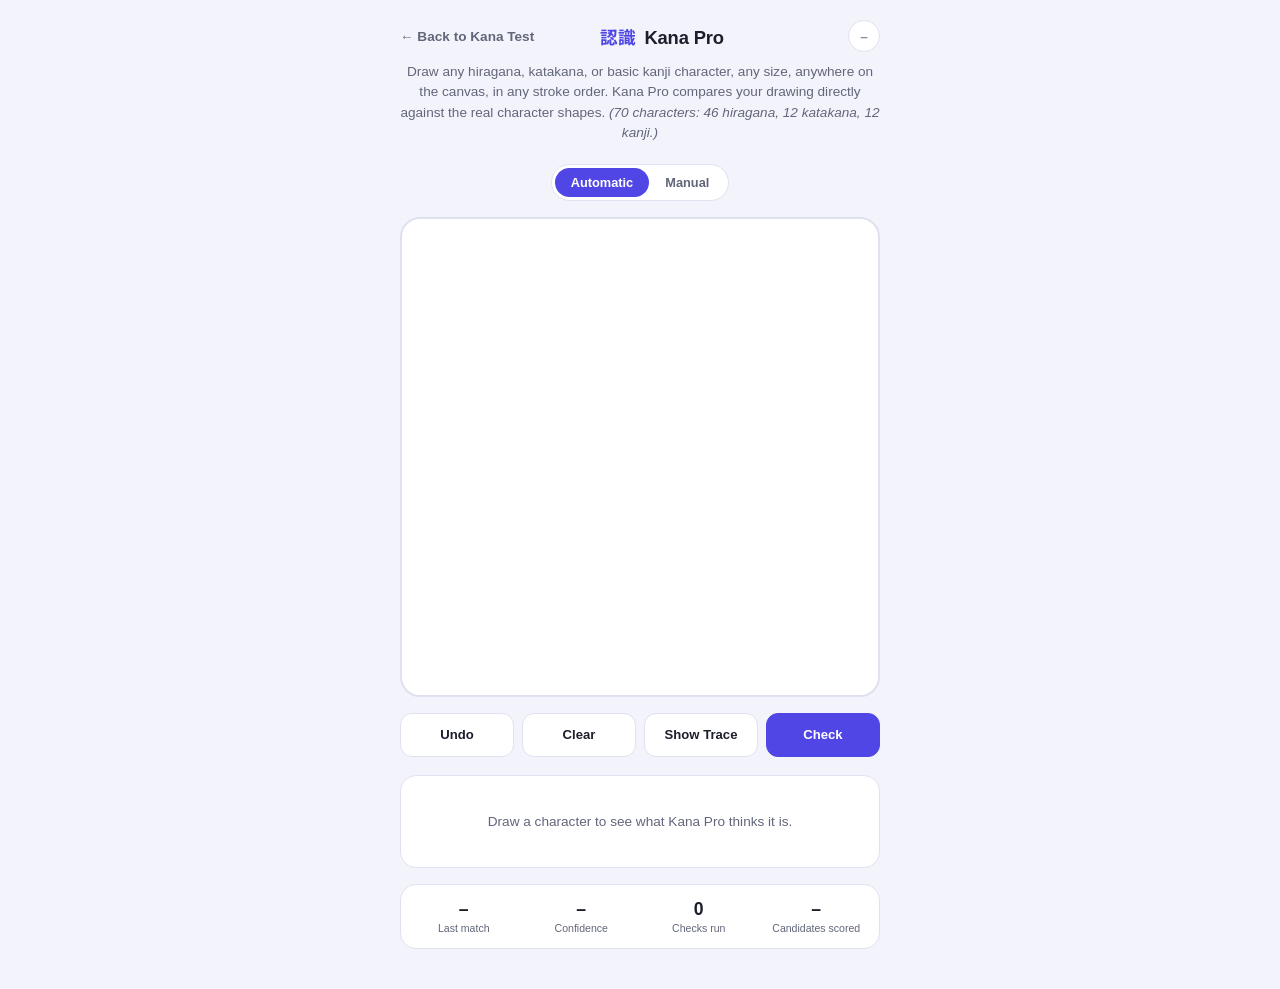
==== commit 17f1292f: "Update kana-pro.html" ====
--- a/kana-pro.html
+++ b/kana-pro.html
@@ -47,32 +47,228 @@
   .top-bar h1 { font-size: 1.15rem; font-weight: 700; letter-spacing: -0.01em; }
   .top-bar-spacer { width: 90px; display: flex; justify-content: flex-end; }
 
-  .practice-select {
+  .practice-circle {
     appearance: none;
-    -webkit-appearance: none;
-    -moz-appearance: none;
-    width: 30px;
-    height: 30px;
+    width: 32px;
+    height: 32px;
     border-radius: 50%;
     border: 1.5px solid var(--border);
     background: var(--panel);
     color: var(--text-secondary);
     font-family: 'Noto Sans JP', 'Hiragino Sans', 'Yu Gothic', sans-serif;
-    font-size: 0.85rem;
+    font-size: 0.95rem;
     line-height: 1;
-    text-align: center;
-    text-align-last: center;
+    display: flex;
+    align-items: center;
+    justify-content: center;
     cursor: pointer;
     padding: 0;
-    outline: none;
-    transition: border-color 0.15s ease, color 0.15s ease, background 0.15s ease;
-  }
-  .practice-select:hover { border-color: var(--accent); }
-  .practice-select.active {
+    transition: border-color 0.15s ease, color 0.15s ease, background 0.15s ease, transform 0.1s ease;
+  }
+  .practice-circle:hover { border-color: var(--accent); transform: scale(1.06); }
+  .practice-circle.active {
     border-color: var(--accent);
     color: var(--accent);
     font-weight: 700;
     background: var(--accent-soft, #eef0fd);
+  }
+
+  /* ---- Practice character picker modal ---- */
+  .practice-modal-overlay {
+    position: fixed;
+    inset: 0;
+    background: rgba(20, 21, 36, 0.5);
+    backdrop-filter: blur(2px);
+    display: flex;
+    align-items: center;
+    justify-content: center;
+    z-index: 100;
+    padding: 20px;
+    animation: practiceFadeIn 0.15s ease;
+  }
+  .practice-modal-overlay[hidden] { display: none; }
+  @keyframes practiceFadeIn { from { opacity: 0; } to { opacity: 1; } }
+
+  .practice-modal {
+    background: var(--panel);
+    border-radius: 18px;
+    width: 100%;
+    max-width: 520px;
+    max-height: min(680px, 88vh);
+    display: flex;
+    flex-direction: column;
+    box-shadow: 0 20px 60px rgba(20, 21, 36, 0.35);
+    overflow: hidden;
+    animation: practiceSlideUp 0.18s cubic-bezier(0.2, 0.8, 0.3, 1);
+  }
+  @keyframes practiceSlideUp {
+    from { opacity: 0; transform: translateY(14px) scale(0.98); }
+    to   { opacity: 1; transform: translateY(0) scale(1); }
+  }
+
+  .practice-modal-header {
+    display: flex;
+    align-items: center;
+    justify-content: space-between;
+    padding: 18px 20px 14px;
+    border-bottom: 1px solid var(--border);
+    flex-shrink: 0;
+  }
+  .practice-modal-header h2 { font-size: 1.05rem; font-weight: 700; }
+  .practice-modal-close {
+    width: 32px;
+    height: 32px;
+    border-radius: 50%;
+    border: none;
+    background: transparent;
+    color: var(--text-secondary);
+    font-size: 1.4rem;
+    line-height: 1;
+    cursor: pointer;
+    display: flex;
+    align-items: center;
+    justify-content: center;
+    transition: background 0.15s ease, color 0.15s ease;
+  }
+  .practice-modal-close:hover { background: var(--bg); color: var(--text); }
+
+  .practice-modal-controls {
+    display: flex;
+    gap: 10px;
+    padding: 16px 20px 0;
+    flex-shrink: 0;
+  }
+  .practice-search-wrap {
+    position: relative;
+    flex: 1;
+    display: flex;
+    align-items: center;
+  }
+  .practice-search-icon {
+    position: absolute;
+    left: 12px;
+    color: var(--text-secondary);
+    pointer-events: none;
+  }
+  .practice-search {
+    width: 100%;
+    padding: 10px 12px 10px 34px;
+    border-radius: 10px;
+    border: 1.5px solid var(--border);
+    background: var(--bg);
+    color: var(--text);
+    font-size: 0.92rem;
+    font-family: inherit;
+    outline: none;
+    transition: border-color 0.15s ease;
+  }
+  .practice-search:focus { border-color: var(--accent); }
+
+  .practice-random-btn {
+    flex-shrink: 0;
+    padding: 10px 14px;
+    border-radius: 10px;
+    border: 1.5px solid var(--border);
+    background: var(--bg);
+    color: var(--text);
+    font-size: 0.88rem;
+    font-weight: 600;
+    cursor: pointer;
+    white-space: nowrap;
+    transition: border-color 0.15s ease, background 0.15s ease;
+  }
+  .practice-random-btn:hover { border-color: var(--accent); background: var(--accent-soft, #eef0fd); }
+
+  .practice-filter-row {
+    display: flex;
+    gap: 8px;
+    padding: 14px 20px 0;
+    flex-shrink: 0;
+    overflow-x: auto;
+  }
+  .filter-chip {
+    padding: 6px 13px;
+    border-radius: 999px;
+    border: 1.5px solid var(--border);
+    background: var(--panel);
+    color: var(--text-secondary);
+    font-size: 0.82rem;
+    font-weight: 600;
+    cursor: pointer;
+    white-space: nowrap;
+    transition: border-color 0.15s ease, background 0.15s ease, color 0.15s ease;
+  }
+  .filter-chip:hover { border-color: var(--accent); }
+  .filter-chip.active { background: var(--accent); border-color: var(--accent); color: #fff; }
+  .chip-count { opacity: 0.7; font-weight: 500; }
+
+  .practice-grid {
+    display: grid;
+    grid-template-columns: repeat(6, 1fr);
+    gap: 8px;
+    padding: 16px 20px;
+    overflow-y: auto;
+    flex: 1;
+  }
+  .practice-grid[hidden] { display: none; }
+  .practice-grid-item {
+    display: flex;
+    flex-direction: column;
+    align-items: center;
+    justify-content: center;
+    gap: 2px;
+    padding: 10px 4px;
+    border-radius: 12px;
+    border: 1.5px solid var(--border);
+    background: var(--bg);
+    cursor: pointer;
+    transition: border-color 0.12s ease, background 0.12s ease, transform 0.08s ease;
+  }
+  .practice-grid-item:hover { border-color: var(--accent); transform: translateY(-1px); }
+  .practice-grid-item.selected { border-color: var(--accent); background: var(--accent-soft, #eef0fd); }
+  .practice-grid-item .grid-char { font-size: 1.3rem; color: var(--text); font-family: 'Noto Sans JP', sans-serif; }
+  .practice-grid-item .grid-reading { font-size: 0.65rem; color: var(--text-secondary); }
+
+  .practice-empty {
+    padding: 40px 20px;
+    text-align: center;
+    color: var(--text-secondary);
+    font-size: 0.9rem;
+  }
+
+  .practice-modal-footer {
+    padding: 14px 20px 18px;
+    border-top: 1px solid var(--border);
+    flex-shrink: 0;
+  }
+  .practice-clear-btn {
+    width: 100%;
+    padding: 10px;
+    border-radius: 10px;
+    border: 1.5px solid var(--border);
+    background: transparent;
+    color: var(--text-secondary);
+    font-size: 0.88rem;
+    font-weight: 600;
+    cursor: pointer;
+    transition: border-color 0.15s ease, color 0.15s ease;
+  }
+  .practice-clear-btn:hover { border-color: var(--accent); color: var(--accent); }
+
+  @media (max-width: 560px) {
+    .practice-modal-overlay { padding: 0; align-items: flex-end; }
+    .practice-modal {
+      max-width: 100%;
+      max-height: 85vh;
+      border-radius: 18px 18px 0 0;
+      animation: practiceSlideUpMobile 0.2s ease;
+    }
+    @keyframes practiceSlideUpMobile {
+      from { transform: translateY(100%); }
+      to   { transform: translateY(0); }
+    }
+    .practice-grid { grid-template-columns: repeat(5, 1fr); }
+    .practice-modal-controls { flex-wrap: wrap; }
   }
 
   .subtitle {
@@ -208,9 +404,7 @@
       <h1>Kana Pro</h1>
     </div>
     <div class="top-bar-spacer">
-      <select id="practiceSelect" class="practice-select" title="Practice a specific character — locks the trace guide to it">
-        <option value="">–</option>
-      </select>
+      <button id="practiceCircle" class="practice-circle" type="button" title="Practice a specific character" aria-haspopup="dialog">–</button>
     </div>
   </header>
 
@@ -262,6 +456,40 @@
 
 </div>
 
+<div class="practice-modal-overlay" id="practiceModalOverlay" hidden>
+  <div class="practice-modal" role="dialog" aria-modal="true" aria-labelledby="practiceModalTitle">
+    <div class="practice-modal-header">
+      <h2 id="practiceModalTitle">Practice a character</h2>
+      <button type="button" class="practice-modal-close" id="practiceModalClose" aria-label="Close">×</button>
+    </div>
+
+    <div class="practice-modal-controls">
+      <div class="practice-search-wrap">
+        <svg class="practice-search-icon" viewBox="0 0 24 24" width="16" height="16" aria-hidden="true">
+          <circle cx="11" cy="11" r="7" fill="none" stroke="currentColor" stroke-width="2"/>
+          <line x1="21" y1="21" x2="16.2" y2="16.2" stroke="currentColor" stroke-width="2" stroke-linecap="round"/>
+        </svg>
+        <input type="text" id="practiceSearch" class="practice-search" placeholder="Search character or reading…" autocomplete="off" />
+      </div>
+      <button type="button" id="practiceRandomBtn" class="practice-random-btn">🎲 Random</button>
+    </div>
+
+    <div class="practice-filter-row" id="practiceFilterRow">
+      <button type="button" class="filter-chip active" data-filter="all">All <span class="chip-count"></span></button>
+      <button type="button" class="filter-chip" data-filter="Hiragana">Hiragana</button>
+      <button type="button" class="filter-chip" data-filter="Katakana">Katakana</button>
+      <button type="button" class="filter-chip" data-filter="Kanji">Kanji</button>
+    </div>
+
+    <div class="practice-grid" id="practiceGrid"></div>
+    <div class="practice-empty" id="practiceEmpty" hidden>No characters match your search.</div>
+
+    <div class="practice-modal-footer">
+      <button type="button" id="practiceClearBtn" class="practice-clear-btn">Clear selection (practice off)</button>
+    </div>
+  </div>
+</div>
+
 <script src="kana-pro-data.js"></script>
 <script>
 // ==================== KANA PRO ====================
@@ -306,7 +534,15 @@
 const statConfidence = document.getElementById('statConfidence');
 const statAttempts = document.getElementById('statAttempts');
 const statPool = document.getElementById('statPool');
-const practiceSelect = document.getElementById('practiceSelect');
+const practiceCircle = document.getElementById('practiceCircle');
+const practiceModalOverlay = document.getElementById('practiceModalOverlay');
+const practiceModalClose = document.getElementById('practiceModalClose');
+const practiceSearch = document.getElementById('practiceSearch');
+const practiceRandomBtn = document.getElementById('practiceRandomBtn');
+const practiceFilterRow = document.getElementById('practiceFilterRow');
+const practiceGrid = document.getElementById('practiceGrid');
+const practiceEmpty = document.getElementById('practiceEmpty');
+const practiceClearBtn = document.getElementById('practiceClearBtn');
 
 // ---- State ----
 let dpr = window.devicePixelRatio || 1;
@@ -868,43 +1104,113 @@
 });
 
 // ==================== PRACTICE CHARACTER LOCK ====================
-// The tiny circular selector in the top bar. Empty (default "–" option) =
-// nothing selected, everything behaves exactly as it did before this
-// feature existed. Picking a character locks the trace guide to it; picking
-// it again re-opens the dropdown so you can switch characters or pick the
-// blank "–" option to go back to normal.
-function populatePracticeSelect() {
-    const groups = { Hiragana: [], Katakana: [], Kanji: [] };
+// The tiny circle in the top bar. Empty ("–") = nothing selected, and
+// everything behaves exactly as it did before this feature existed.
+// Clicking it opens a searchable/filterable modal; picking a character
+// closes the modal and the circle now shows just that character — nothing
+// else. The trace guide is then locked to it regardless of what the
+// recognizer's top match is. Clicking the circle again reopens the modal
+// to switch characters or clear the selection.
+let practiceFilter = 'all';
+const practiceGridItems = []; // { el, entry, category }
+
+function buildPracticeGrid() {
+    const counts = { Hiragana: 0, Katakana: 0, Kanji: 0 };
     KANA_PRO_DATASET.forEach(entry => {
         const category = entry.name.split(' ')[0];
-        if (groups[category]) groups[category].push(entry);
+        counts[category] = (counts[category] || 0) + 1;
+
+        const el = document.createElement('button');
+        el.type = 'button';
+        el.className = 'practice-grid-item';
+        el.innerHTML = `<span class="grid-char">${entry.char}</span><span class="grid-reading">${entry.reading}</span>`;
+        el.addEventListener('click', () => selectPracticeChar(entry.char));
+        practiceGrid.appendChild(el);
+
+        practiceGridItems.push({ el, entry, category });
     });
-    Object.keys(groups).forEach(category => {
-        if (!groups[category].length) return;
-        const optgroup = document.createElement('optgroup');
-        optgroup.label = category;
-        groups[category].forEach(entry => {
-            const opt = document.createElement('option');
-            opt.value = entry.char;
-            opt.textContent = `${entry.char} — ${entry.reading}`;
-            optgroup.appendChild(opt);
-        });
-        practiceSelect.appendChild(optgroup);
+
+    practiceFilterRow.querySelector('[data-filter="all"] .chip-count').textContent =
+        `(${KANA_PRO_DATASET.length})`;
+}
+
+function refreshPracticeGrid() {
+    const query = practiceSearch.value.trim().toLowerCase();
+    let visibleCount = 0;
+
+    practiceGridItems.forEach(({ el, entry, category }) => {
+        const matchesFilter = practiceFilter === 'all' || category === practiceFilter;
+        const matchesQuery = !query ||
+            entry.char === query ||
+            entry.reading.toLowerCase().includes(query) ||
+            entry.name.toLowerCase().includes(query);
+        const visible = matchesFilter && matchesQuery;
+        el.style.display = visible ? '' : 'none';
+        el.classList.toggle('selected', practiceChar === entry.char);
+        if (visible) visibleCount++;
     });
-}
-
-practiceSelect.addEventListener('change', () => {
-    practiceChar = practiceSelect.value || null;
-    practiceSelect.classList.toggle('active', !!practiceChar);
-    practiceSelect.blur();
-    // Refresh the guide immediately if it's currently showing, so switching
-    // (or clearing) the lock is reflected without an extra click.
+
+    practiceEmpty.hidden = visibleCount > 0;
+    practiceGrid.hidden = visibleCount === 0;
+}
+
+function openPracticeModal() {
+    practiceModalOverlay.hidden = false;
+    practiceSearch.value = '';
+    refreshPracticeGrid();
+    requestAnimationFrame(() => practiceSearch.focus());
+}
+function closePracticeModal() {
+    practiceModalOverlay.hidden = true;
+}
+
+function updatePracticeCircle() {
+    practiceCircle.textContent = practiceChar || '–';
+    practiceCircle.classList.toggle('active', !!practiceChar);
+}
+
+function selectPracticeChar(char) {
+    practiceChar = char;
+    updatePracticeCircle();
+    closePracticeModal();
+    // Refresh the guide immediately if it's currently showing.
+    if (traceVisible) drawTraceOverlay();
+}
+
+practiceCircle.addEventListener('click', openPracticeModal);
+practiceModalClose.addEventListener('click', closePracticeModal);
+practiceModalOverlay.addEventListener('click', (e) => {
+    if (e.target === practiceModalOverlay) closePracticeModal(); // click outside card
+});
+document.addEventListener('keydown', (e) => {
+    if (e.key === 'Escape' && !practiceModalOverlay.hidden) closePracticeModal();
+});
+
+practiceSearch.addEventListener('input', refreshPracticeGrid);
+
+practiceFilterRow.addEventListener('click', (e) => {
+    const chip = e.target.closest('.filter-chip');
+    if (!chip) return;
+    practiceFilterRow.querySelectorAll('.filter-chip').forEach(c => c.classList.remove('active'));
+    chip.classList.add('active');
+    practiceFilter = chip.dataset.filter;
+    refreshPracticeGrid();
+});
+
+practiceRandomBtn.addEventListener('click', () => {
+    const visible = practiceGridItems.filter(({ el }) => el.style.display !== 'none');
+    const pool = visible.length ? visible : practiceGridItems;
+    const pick = pool[Math.floor(Math.random() * pool.length)];
+    selectPracticeChar(pick.entry.char);
+});
+
+practiceClearBtn.addEventListener('click', () => {
+    practiceChar = null;
+    updatePracticeCircle();
+    closePracticeModal();
     if (traceVisible) {
-        if (practiceChar || lastResults.length) {
-            drawTraceOverlay();
-        } else {
-            hideTrace();
-        }
+        if (lastResults.length) drawTraceOverlay();
+        else hideTrace();
     }
 });
 
@@ -922,7 +1228,7 @@
 // ==================== INIT ====================
 async function init() {
     initCanvases();
-    populatePracticeSelect();
+    buildPracticeGrid();
     await waitForFont();
     precomputeCandidateMasks();
 }
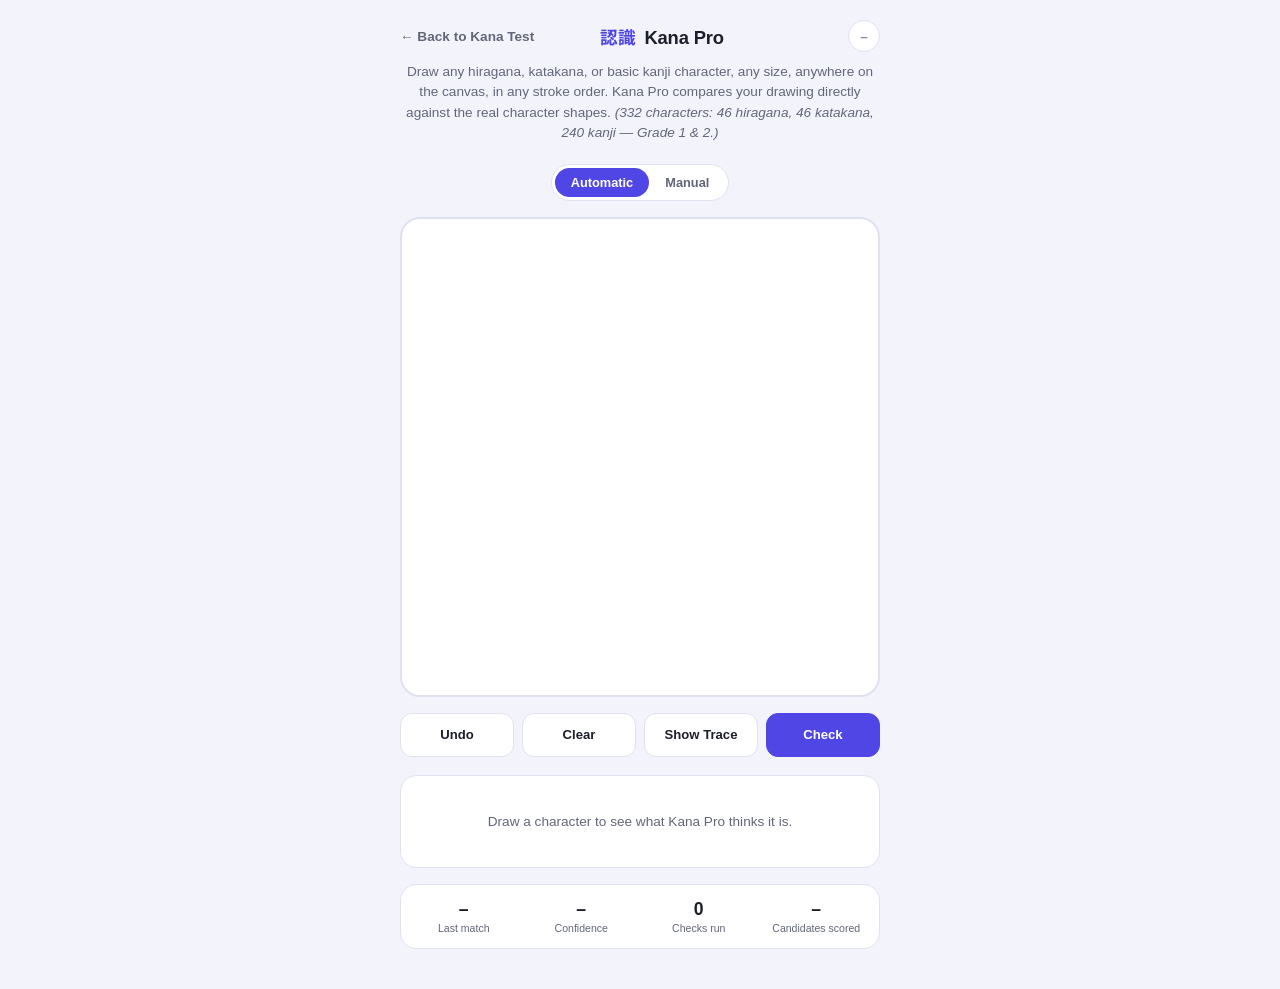
==== commit cb38f7f3: "Update kana-pro.html" ====
--- a/kana-pro.html
+++ b/kana-pro.html
@@ -346,6 +346,7 @@
   .ctrl-btn.primary:hover { background: var(--accent-hover); }
   .ctrl-btn.toggled { background: var(--accent); border-color: var(--accent); color: #fff; }
   .ctrl-btn:active { transform: scale(0.97); }
+  .ctrl-btn:disabled { opacity: 0.5; cursor: not-allowed; transform: none; }
 
   .result-panel {
     background: var(--panel);
@@ -408,7 +409,7 @@
     </div>
   </header>
 
-  <p class="subtitle">Draw any hiragana, katakana, or basic kanji character, any size, anywhere on the canvas, in any stroke order. Kana Pro compares your drawing directly against the real character shapes. <em>(70 characters: 46 hiragana, 12 katakana, 12 kanji.)</em></p>
+  <p class="subtitle">Draw any hiragana, katakana, or basic kanji character, any size, anywhere on the canvas, in any stroke order. Kana Pro compares your drawing directly against the real character shapes. <em>(332 characters: 46 hiragana, 46 katakana, 240 kanji — Grade 1 &amp; 2.)</em></p>
 
   <section class="mode-row">
     <div class="mode-switch">
@@ -502,7 +503,7 @@
 // hard-gate the full character pool down to a small, structurally
 // compatible subset BEFORE any expensive per-pixel IoU mask comparison
 // runs. This is what lets the dataset grow from a 12-character prototype to
-// a 70-character vocabulary (and beyond) without every check paying the
+// a 332-character vocabulary (and beyond) without every check paying the
 // cost of scoring the entire pool, and without visually-scaled-up shapes
 // (e.g. 1-stroke し vs 2-stroke い) getting confused once normalized into
 // the same square scoring frame.
@@ -556,6 +557,10 @@
 let lastResults = [];
 let lastPoolSize = 0;
 let fontReady = false;
+// Set once the (now 332-character) candidate mask precompute finishes.
+// Recognition is gated on this so a fast typer/drawer on a slow device
+// can't trigger scoring against a half-populated candidate cache.
+let datasetReady = false;
 // When set (via the tiny circular selector in the top bar), the trace guide
 // is locked to this character regardless of what the recognizer's top match
 // is. Null means "nothing selected" — everything behaves exactly as before.
@@ -861,33 +866,111 @@
 // Precomputed per-candidate extras (projection + aspect) stored alongside masks.
 const candidateExtras = new Map(); // char -> { hProj, vProj, peaks, aspect }
 
-function precomputeCandidateMasks() {
-    const F = KP_CONFIG.FRAME;
+// ==================== ROBUSTNESS: DATASET VALIDATION ====================
+// A hand-maintained 332-entry dataset is exactly the kind of file where a
+// copy-paste slip (duplicate character, missing field) goes unnoticed for a
+// long time. Check it once at load and surface anything wrong loudly in the
+// console rather than let it fail silently deep inside the scoring loop.
+function validateDataset() {
+    const seen = new Set();
+    let duplicates = 0;
+    let incomplete = 0;
+
     KANA_PRO_DATASET.forEach(entry => {
-        const mask   = rasterizeGlyphMask(entry.char);
-        const hProj  = hProjection(mask, F);
-        const vProj  = vProjection(mask, F);
-        const peaks  = peakCount(vProj);
-        const aspect = maskAspect(mask, F);
-        candidateMasks.set(entry.char, mask);
-        candidateExtras.set(entry.char, { hProj, vProj, peaks, aspect });
+        if (seen.has(entry.char)) {
+            duplicates++;
+            console.warn('[Kana Pro] duplicate character in dataset:', entry.char, entry.name);
+        }
+        seen.add(entry.char);
+
+        const hasAllFields = entry.char && entry.reading && entry.name &&
+            Number.isFinite(entry.strokes) &&
+            (entry.columns === 1 || entry.columns === 2) &&
+            ['tall', 'wide', 'square'].includes(entry.aspect);
+        if (!hasAllFields) {
+            incomplete++;
+            console.warn('[Kana Pro] dataset entry missing/invalid fields:', entry);
+        }
     });
+
+    if (duplicates || incomplete) {
+        console.warn(`[Kana Pro] dataset validation: ${duplicates} duplicate(s), ${incomplete} incomplete entrie(s) out of ${KANA_PRO_DATASET.length}.`);
+    } else {
+        console.debug(`[Kana Pro] dataset validation passed: ${KANA_PRO_DATASET.length} entries, all unique and complete.`);
+    }
+}
+
+// ==================== ROBUSTNESS: CHUNKED PRECOMPUTE ====================
+// Rendering + rasterizing + projecting every candidate glyph is cheap per
+// character, but at 332 (and growing) candidates it's enough synchronous
+// work to visibly freeze the tab on a slow device if done in one pass. This
+// processes a batch, yields back to the browser (rAF), then continues —
+// so the page stays responsive and can show loading progress — instead of
+// blocking everything until the whole dataset is ready.
+function precomputeCandidateMasks(onProgress) {
+    return new Promise(resolve => {
+        const F = KP_CONFIG.FRAME;
+        const entries = KANA_PRO_DATASET;
+        const CHUNK_SIZE = 24;
+        let i = 0;
+
+        function processChunk() {
+            const end = Math.min(i + CHUNK_SIZE, entries.length);
+            for (; i < end; i++) {
+                const entry = entries[i];
+                try {
+                    const mask   = rasterizeGlyphMask(entry.char);
+                    const hProj  = hProjection(mask, F);
+                    const vProj  = vProjection(mask, F);
+                    const peaks  = peakCount(vProj);
+                    const aspect = maskAspect(mask, F);
+                    candidateMasks.set(entry.char, mask);
+                    candidateExtras.set(entry.char, { hProj, vProj, peaks, aspect });
+                } catch (err) {
+                    // Skip this one candidate rather than aborting the whole
+                    // precompute pass — it simply won't be scorable, and
+                    // runRecognition already guards against a missing mask.
+                    console.warn('[Kana Pro] failed to precompute mask for', entry.char, err);
+                }
+            }
+            if (onProgress) onProgress(i, entries.length);
+            if (i < entries.length) {
+                requestAnimationFrame(processChunk);
+            } else {
+                resolve();
+            }
+        }
+        processChunk();
+    });
 }
 
 // ==================== CASCADED FILTER FUNNEL ====================
-// The global candidate pool (70 characters and growing) is too big to run
+// The global candidate pool (332 characters and growing) is too big to run
 // expensive per-pixel IoU masks against on every stroke. Before any of that
 // happens, we extract macro-structural features from the RAW, un-normalized
 // strokes and use them to hard-gate the pool down to a small structurally
 // compatible subset. Each stage only ever narrows the pool coming out of the
 // stage before it, and each stage has a graceful fallback so an overly
 // aggressive gate can never zero out the candidate list entirely.
+//
+// Robustness note: the stroke-count tolerance scales with complexity. A
+// 2-stroke miscount matters enormously for simple kana (く vs こ), but for
+// an 18-stroke kanji like 顔, being off by one or two strokes is a common
+// and harmless counting slip — not a structural mismatch. A fixed +/-1
+// tolerance would wrongly exclude the correct character for anything past
+// the simplest glyphs, so the tolerance widens as stroke count grows.
+function strokeTolerance(strokes) {
+    if (strokes <= 4)  return 1;
+    if (strokes <= 9)  return 2;
+    return 3;
+}
+
 function buildCandidatePool(uStrokes, uPeaks, uAspect) {
-    // ---- Stage 1: stroke count filter (+/-1 tolerance) ----
+    // ---- Stage 1: stroke count filter (dynamic tolerance) ----
     // A 3-stroke drawing has no business being compared against a 1-stroke
     // glyph like く or し — discard those candidates before anything else.
-    let strokeFiltered = KANA_PRO_DATASET.filter(
-        c => Math.abs(uStrokes - c.strokes) <= 1
+    let strokeFiltered = KANA_PRO_DATASET.filter(c =>
+        Math.abs(uStrokes - c.strokes) <= strokeTolerance(Math.max(uStrokes, c.strokes))
     );
 
     if (strokeFiltered.length === 0) {
@@ -936,79 +1019,96 @@
 }
 
 function runRecognition() {
-    if (!fontReady || allStrokes.length === 0) return;
-    const bbox = getStrokesBBox(allStrokes);
-    if (bbox.w < KP_CONFIG.MIN_BBOX_SIZE && bbox.h < KP_CONFIG.MIN_BBOX_SIZE) return;
-
-    const F        = KP_CONFIG.FRAME;
-    const userMask = rasterizeUserMask(allStrokes);
-    const uHProj   = hProjection(userMask, F);
-    const uVProj   = vProjection(userMask, F);
-    const uPeaks   = peakCount(uVProj);
-    const uAspect  = rawAspect(allStrokes);
-    const uStrokes = allStrokes.length;
-
-    // Prune the global 70-character pool down to a structurally compatible
-    // subset BEFORE any pixel-mask scoring happens.
-    const { pool: candidatePool, stage: filterStage } = buildCandidatePool(uStrokes, uPeaks, uAspect);
-    console.debug(`[Kana Pro] funnel: ${candidatePool.length}/${KANA_PRO_DATASET.length} candidates (${filterStage})`);
-
-    const scores = candidatePool.map(entry => {
-        const refMask  = candidateMasks.get(entry.char);
-        const refExtra = candidateExtras.get(entry.char);
-
-        // 1. IoU — overall shape overlap (primary signal)
-        const scoreIoU = iou(userMask, refMask);
-
-        // 2. Horizontal projection similarity — vertical ink distribution
-        const scoreHProj = projSimilarity(uHProj, refExtra.hProj);
-
-        // 3. Vertical projection similarity — horizontal ink distribution
-        const scoreVProj = projSimilarity(uVProj, refExtra.vProj);
-
-        // 4. Peak agreement — how many distinct vertical ink columns?
-        //    Similarity = 1 if counts match, decays with difference.
-        const peakDiff    = Math.abs(uPeaks - refExtra.peaks);
-        const scorePeaks  = 1 / (1 + peakDiff * 1.5);
-
-        // 5. Aspect ratio agreement — tall/wide match.
-        const aspectDiff  = Math.abs(uAspect - refExtra.aspect);
-        const scoreAspect = 1 / (1 + aspectDiff * 2);
-
-        // 6. Stroke count agreement — soft bonus, never hard-gates here
-        //    (the hard gating already happened in buildCandidatePool). Now
-        //    uses the real canonical stroke count from the dataset rather
-        //    than a peak-count proxy. For い (2 strokes) vs し (1 stroke)
-        //    this is decisive.
-        const strokeDiff  = Math.abs(uStrokes - entry.strokes);
-        const scoreStroke = 1 / (1 + strokeDiff * 1.2);
-
-        // Weighted combination
-        // IoU is the main backbone; projections and peaks discriminate
-        // visually-similar characters; aspect breaks width-height ambiguity;
-        // stroke count is a soft tiebreaker.
-        const combined =
-            0.45 * scoreIoU    +
-            0.15 * scoreHProj  +
-            0.15 * scoreVProj  +
-            0.12 * scorePeaks  +
-            0.08 * scoreAspect +
-            0.05 * scoreStroke;
-
-        return {
-            char:    entry.char,
-            reading: entry.reading,
-            name:    entry.name,
-            score:   combined,
-        };
-    });
-
-    scores.sort((a, b) => b.score - a.score);
-    lastResults = scores.slice(0, KP_CONFIG.TOP_N);
-    lastPoolSize = candidatePool.length;
-
-    attempts++;
-    displayResults(lastResults);
+    if (!fontReady || !datasetReady || allStrokes.length === 0) return;
+    try {
+        const bbox = getStrokesBBox(allStrokes);
+        if (bbox.w < KP_CONFIG.MIN_BBOX_SIZE && bbox.h < KP_CONFIG.MIN_BBOX_SIZE) return;
+
+        const F        = KP_CONFIG.FRAME;
+        const userMask = rasterizeUserMask(allStrokes);
+        const uHProj   = hProjection(userMask, F);
+        const uVProj   = vProjection(userMask, F);
+        const uPeaks   = peakCount(uVProj);
+        const uAspect  = rawAspect(allStrokes);
+        const uStrokes = allStrokes.length;
+
+        // Prune the global 332-character pool down to a structurally compatible
+        // subset BEFORE any pixel-mask scoring happens.
+        const { pool: candidatePool, stage: filterStage } = buildCandidatePool(uStrokes, uPeaks, uAspect);
+        console.debug(`[Kana Pro] funnel: ${candidatePool.length}/${KANA_PRO_DATASET.length} candidates (${filterStage})`);
+
+        const scores = [];
+        for (const entry of candidatePool) {
+            // Defensive: a single malformed candidate (missing mask, corrupt
+            // dataset entry, etc.) should never take down the whole recognition
+            // pass — skip it and keep scoring the rest.
+            try {
+                const refMask  = candidateMasks.get(entry.char);
+                const refExtra = candidateExtras.get(entry.char);
+                if (!refMask || !refExtra) {
+                    console.warn('[Kana Pro] missing precomputed mask for candidate, skipping:', entry.char);
+                    continue;
+                }
+
+                // 1. IoU — overall shape overlap (primary signal)
+                const scoreIoU = iou(userMask, refMask);
+
+                // 2. Horizontal projection similarity — vertical ink distribution
+                const scoreHProj = projSimilarity(uHProj, refExtra.hProj);
+
+                // 3. Vertical projection similarity — horizontal ink distribution
+                const scoreVProj = projSimilarity(uVProj, refExtra.vProj);
+
+                // 4. Peak agreement — how many distinct vertical ink columns?
+                //    Similarity = 1 if counts match, decays with difference.
+                const peakDiff    = Math.abs(uPeaks - refExtra.peaks);
+                const scorePeaks  = 1 / (1 + peakDiff * 1.5);
+
+                // 5. Aspect ratio agreement — tall/wide match.
+                const aspectDiff  = Math.abs(uAspect - refExtra.aspect);
+                const scoreAspect = 1 / (1 + aspectDiff * 2);
+
+                // 6. Stroke count agreement — soft bonus, never hard-gates here
+                //    (the hard gating already happened in buildCandidatePool). Now
+                //    uses the real canonical stroke count from the dataset rather
+                //    than a peak-count proxy. For い (2 strokes) vs し (1 stroke)
+                //    this is decisive.
+                const strokeDiff  = Math.abs(uStrokes - entry.strokes);
+                const scoreStroke = 1 / (1 + strokeDiff * 1.2);
+
+                // Weighted combination
+                // IoU is the main backbone; projections and peaks discriminate
+                // visually-similar characters; aspect breaks width-height ambiguity;
+                // stroke count is a soft tiebreaker.
+                const combined =
+                    0.45 * scoreIoU    +
+                    0.15 * scoreHProj  +
+                    0.15 * scoreVProj  +
+                    0.12 * scorePeaks  +
+                    0.08 * scoreAspect +
+                    0.05 * scoreStroke;
+
+                scores.push({
+                    char:    entry.char,
+                    reading: entry.reading,
+                    name:    entry.name,
+                    score:   combined,
+                });
+            } catch (err) {
+                console.warn('[Kana Pro] scoring failed for candidate, skipping:', entry.char, err);
+            }
+        }
+
+        scores.sort((a, b) => b.score - a.score);
+        lastResults = scores.slice(0, KP_CONFIG.TOP_N);
+        lastPoolSize = candidatePool.length;
+
+        attempts++;
+        displayResults(lastResults);
+    } catch (err) {
+        // Recognition should degrade gracefully, never crash the page.
+        console.error('[Kana Pro] recognition pass failed unexpectedly:', err);
+    }
 }
 
 function displayResults(results) {
@@ -1228,9 +1328,25 @@
 // ==================== INIT ====================
 async function init() {
     initCanvases();
+    validateDataset();
     buildPracticeGrid();
     await waitForFont();
-    precomputeCandidateMasks();
+
+    resultPanel.innerHTML = `<div class="result-placeholder">Loading ${KANA_PRO_DATASET.length} characters…</div>`;
+    checkBtn.disabled = true;
+
+    await precomputeCandidateMasks((done, total) => {
+        resultPanel.innerHTML = `<div class="result-placeholder">Loading characters… (${done}/${total})</div>`;
+    });
+
+    datasetReady = true;
+    checkBtn.disabled = false;
+    resetResultsDisplay();
+
+    // If the person started drawing while the dataset was still loading,
+    // run recognition now instead of leaving them stuck on the loading
+    // message until their next stroke.
+    if (autoMode && allStrokes.length > 0) runRecognition();
 }
 init();
 </script>
